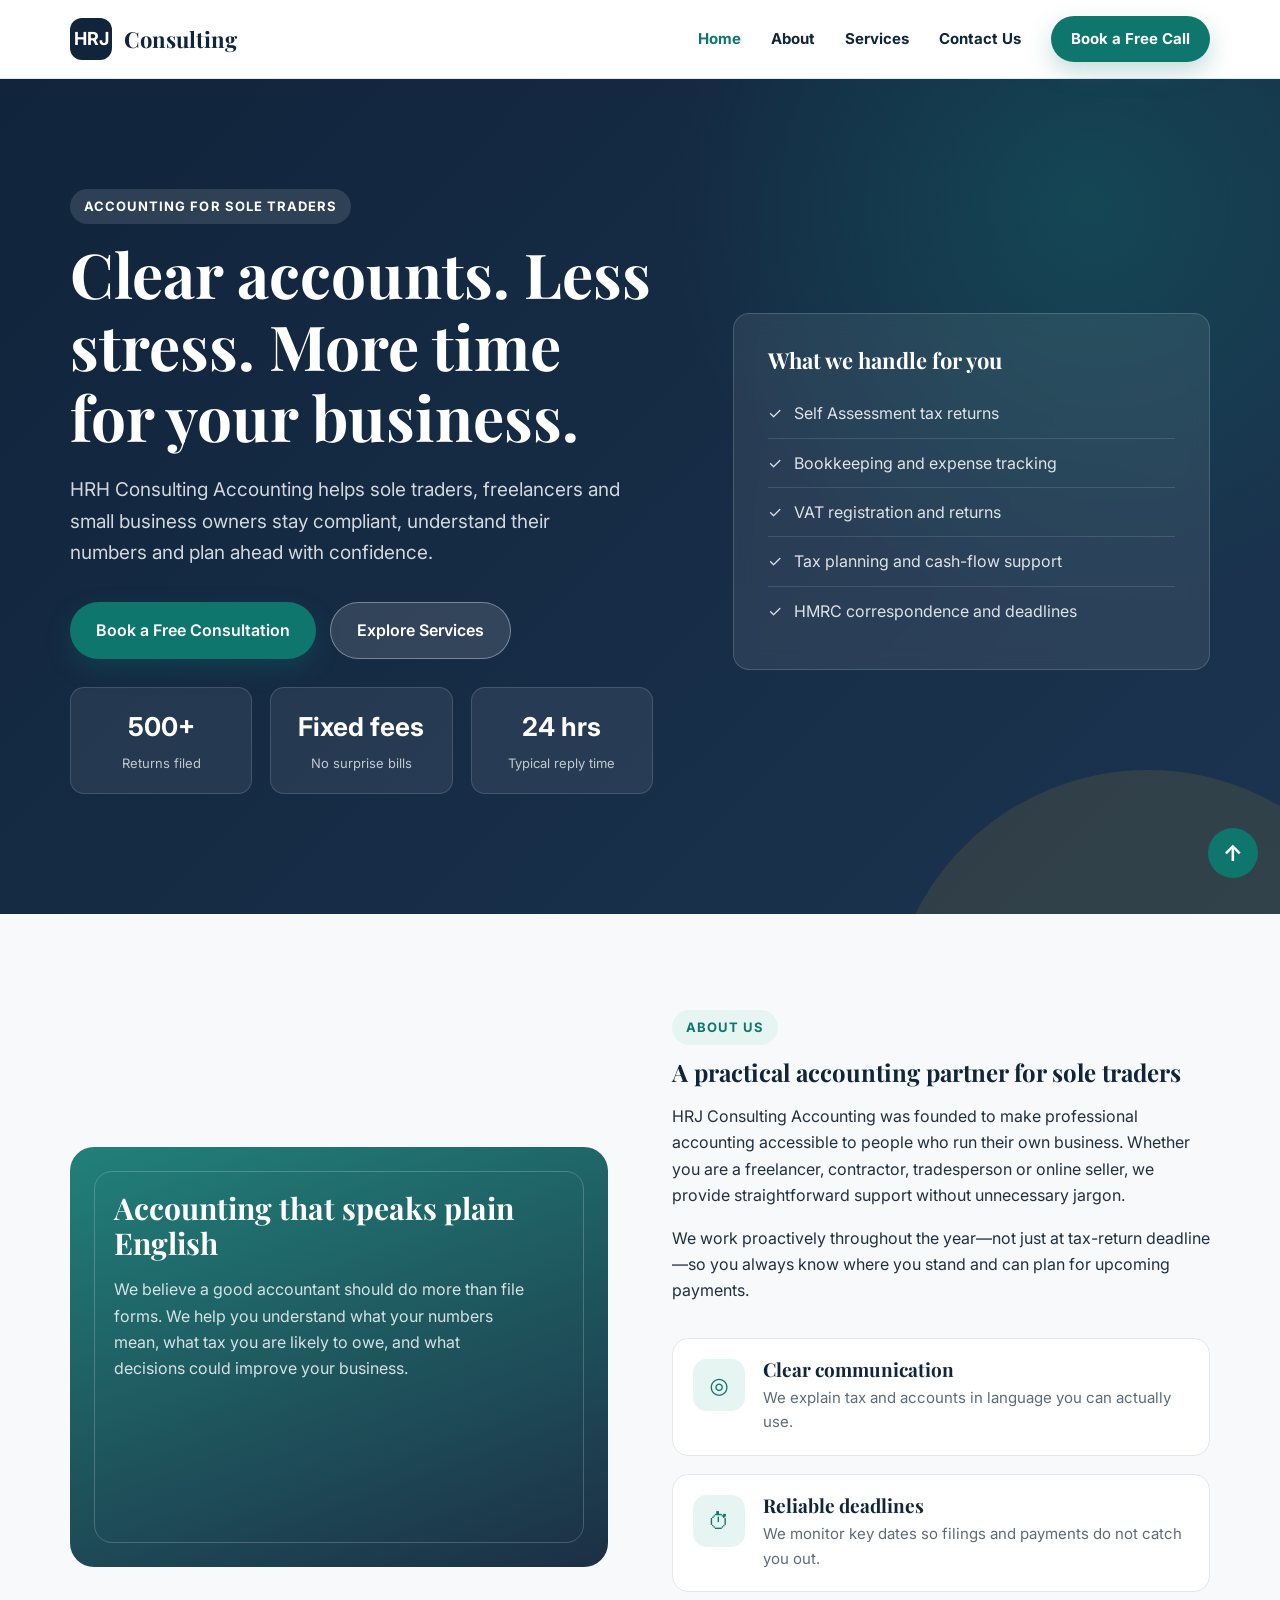
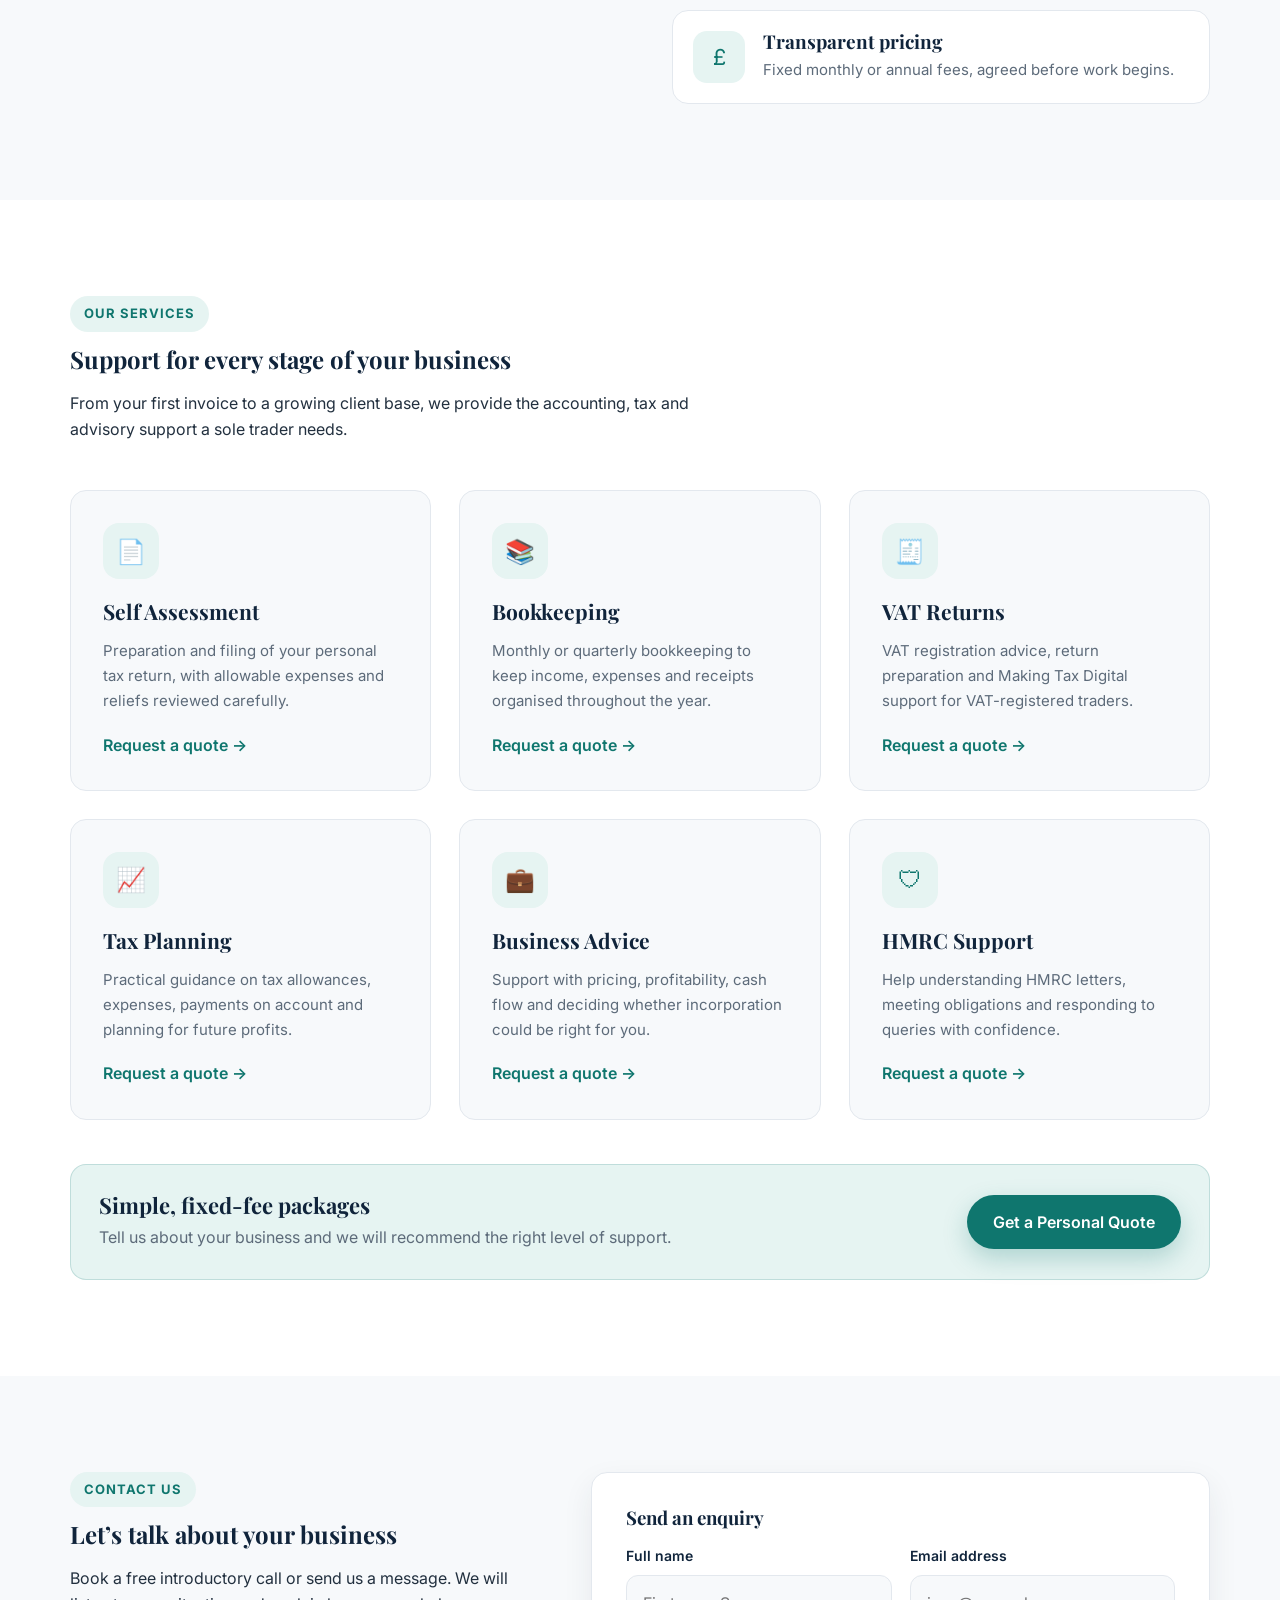
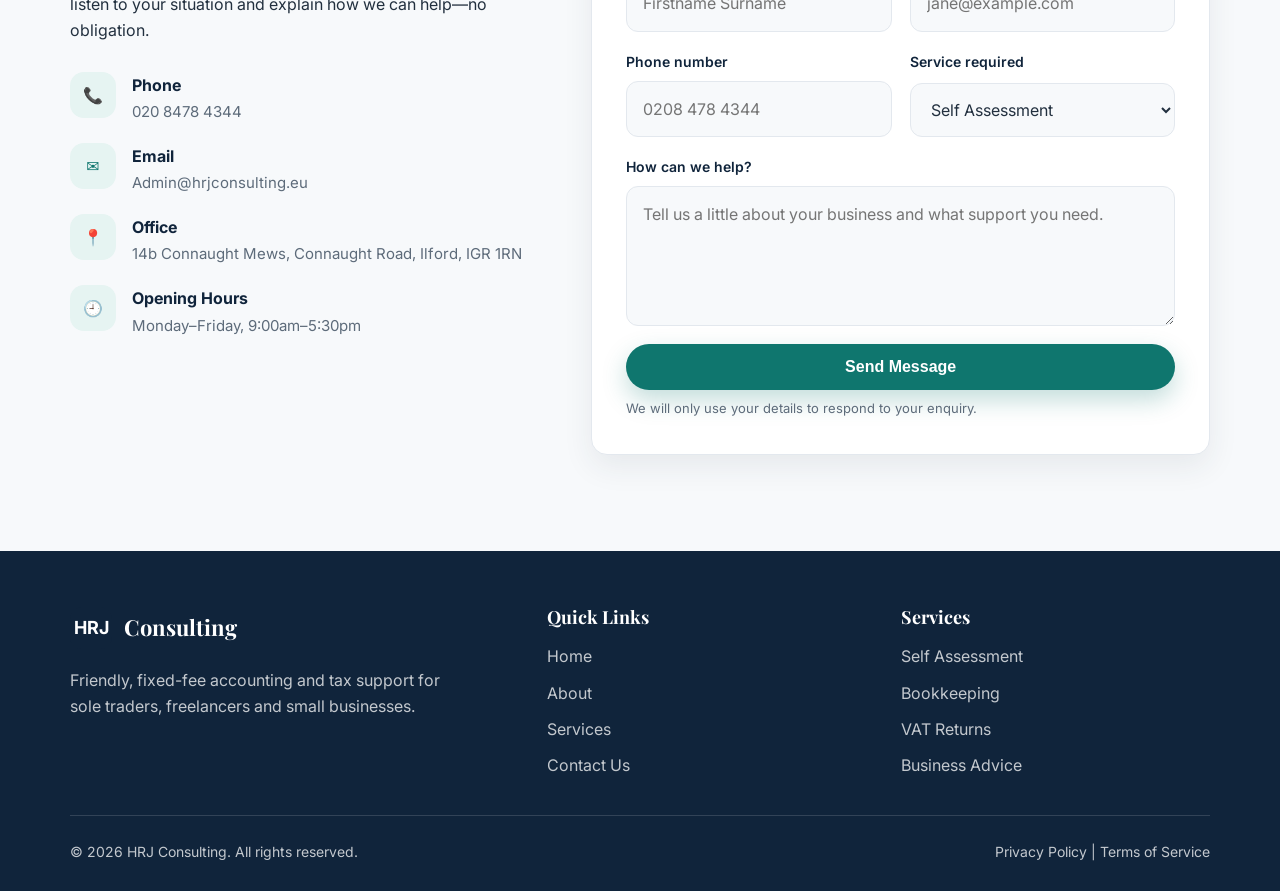
==== index.html @ 51a761cc "Fix logo markup in header and footer sections" ====
<!DOCTYPE html>
<html lang="en">
<head>
<meta charset="UTF-8"/>
<meta name="viewport" content="width=device-width, initial-scale=1.0, viewport-fit=cover"/>
<meta name="theme-color" content="#10243b"/>
<title>HRJ Consulting | Accountant for Sole Traders</title>
<meta name="description" content="Friendly, fixed-fee accounting, tax and bookkeeping support for sole traders, freelancers and small businesses."/>
<link rel="preconnect" href="https://fonts.googleapis.com"/><link rel="preconnect" href="https://fonts.gstatic.com" crossorigin/>
<link href="https://fonts.googleapis.com/css2?family=Inter:wght@400;500;600;700&family=Playfair+Display:wght@600;700&display=swap" rel="stylesheet"/>
<link rel="stylesheet" href="css/styles.css"/>
</head>
<body>
<header class="site-header"><div class="container header-inner">
<a class="logo" href="#home"><span class="logo-mark">HRJ</span>Consulting</a>
<button class="menu-toggle" id="menuToggle" aria-label="Toggle navigation">☰</button>
<nav class="nav" id="mainNav">
<a href="#home" class="active">Home</a><a href="#about">About</a><a href="#services">Services</a><a href="#contact">Contact Us</a>
<a href="#contact" class="btn btn-primary">Book a Free Call</a></nav></div></header>

<main>
<section class="hero" id="home"><div class="container hero-inner">
<div><span class="eyebrow hero-eyebrow">Accounting for sole traders</span>
<h1>Clear accounts. Less stress. More time for your business.</h1>
<p>HRH Consulting Accounting helps sole traders, freelancers and small business owners stay compliant, understand their numbers and plan ahead with confidence.</p>
<div class="hero-actions"><a href="#contact" class="btn btn-primary">Book a Free Consultation</a><a href="#services" class="btn btn-light">Explore Services</a></div>
<div class="hero-stats"><div class="stat"><strong>500+</strong><span>Returns filed</span></div><div class="stat"><strong>Fixed fees</strong><span>No surprise bills</span></div><div class="stat"><strong>24 hrs</strong><span>Typical reply time</span></div></div></div>
<aside class="hero-card"><h3>What we handle for you</h3><ul class="hero-list">
<li><span class="tick">✓</span> Self Assessment tax returns</li><li><span class="tick">✓</span> Bookkeeping and expense tracking</li>
<li><span class="tick">✓</span> VAT registration and returns</li><li><span class="tick">✓</span> Tax planning and cash-flow support</li>
<li><span class="tick">✓</span> HMRC correspondence and deadlines</li></ul></aside></div></section>

<section class="section" id="about"><div class="container about-grid">
<div class="about-visual"><h3>Accounting that speaks plain English</h3><p>We believe a good accountant should do more than file forms. We help you understand what your numbers mean, what tax you are likely to owe, and what decisions could improve your business.</p></div>
<div><span class="eyebrow">About Us</span><h2>A practical accounting partner for sole traders</h2>
<p>HRJ Consulting Accounting was founded to make professional accounting accessible to people who run their own business. Whether you are a freelancer, contractor, tradesperson or online seller, we provide straightforward support without unnecessary jargon.</p>
<p>We work proactively throughout the year—not just at tax-return deadline—so you always know where you stand and can plan for upcoming payments.</p>
<div class="values">
<div class="value"><div class="value-icon">◎</div><div><h3>Clear communication</h3><p>We explain tax and accounts in language you can actually use.</p></div></div>
<div class="value"><div class="value-icon">⏱</div><div><h3>Reliable deadlines</h3><p>We monitor key dates so filings and payments do not catch you out.</p></div></div>
<div class="value"><div class="value-icon">£</div><div><h3>Transparent pricing</h3><p>Fixed monthly or annual fees, agreed before work begins.</p></div></div></div></div></div></section>

<section class="section services" id="services"><div class="container">
<div class="section-head"><span class="eyebrow">Our Services</span><h2>Support for every stage of your business</h2><p>From your first invoice to a growing client base, we provide the accounting, tax and advisory support a sole trader needs.</p></div>
<div class="service-grid">
<article class="service-card"><div class="service-icon">📄</div><h3>Self Assessment</h3><p>Preparation and filing of your personal tax return, with allowable expenses and reliefs reviewed carefully.</p><a class="service-link" href="#contact">Request a quote →</a></article>
<article class="service-card"><div class="service-icon">📚</div><h3>Bookkeeping</h3><p>Monthly or quarterly bookkeeping to keep income, expenses and receipts organised throughout the year.</p><a class="service-link" href="#contact">Request a quote →</a></article>
<article class="service-card"><div class="service-icon">🧾</div><h3>VAT Returns</h3><p>VAT registration advice, return preparation and Making Tax Digital support for VAT-registered traders.</p><a class="service-link" href="#contact">Request a quote →</a></article>
<article class="service-card"><div class="service-icon">📈</div><h3>Tax Planning</h3><p>Practical guidance on tax allowances, expenses, payments on account and planning for future profits.</p><a class="service-link" href="#contact">Request a quote →</a></article>
<article class="service-card"><div class="service-icon">💼</div><h3>Business Advice</h3><p>Support with pricing, profitability, cash flow and deciding whether incorporation could be right for you.</p><a class="service-link" href="#contact">Request a quote →</a></article>
<article class="service-card"><div class="service-icon">🛡</div><h3>HMRC Support</h3><p>Help understanding HMRC letters, meeting obligations and responding to queries with confidence.</p><a class="service-link" href="#contact">Request a quote →</a></article></div>
<div class="pricing-note"><div><h3>Simple, fixed-fee packages</h3><p>Tell us about your business and we will recommend the right level of support.</p></div><a href="#contact" class="btn btn-primary">Get a Personal Quote</a></div></div></section>

<section class="section" id="contact"><div class="container contact-grid">
<div><span class="eyebrow">Contact Us</span><h2>Let’s talk about your business</h2><p>Book a free introductory call or send us a message. We will listen to your situation and explain how we can help—no obligation.</p>
<div class="contact-details">
<div class="contact-item"><div class="contact-icon">📞</div><div><strong>Phone</strong><span>020 8478 4344</span></div></div>
<div class="contact-item"><div class="contact-icon">✉️</div><div><strong>Email</strong><span>Admin@hrjconsulting.eu</span></div></div>
<div class="contact-item"><div class="contact-icon">📍</div><div><strong>Office</strong><span>14b Connaught Mews, Connaught Road, Ilford, IGR 1RN</span></div></div>
<div class="contact-item"><div class="contact-icon">🕘</div><div><strong>Opening Hours</strong><span>Monday–Friday, 9:00am–5:30pm</span></div></div></div></div>
<div class="contact-card"><h3>Send an enquiry</h3><form action="#" method="post">
<div class="field"><label for="name">Full name</label><input id="name" name="name" type="text" placeholder="Firstname Surname" required/></div>
<div class="field"><label for="email">Email address</label><input id="email" name="email" type="email" placeholder="jane@example.com" required/></div>
<div class="field"><label for="phone">Phone number</label><input id="phone" name="phone" type="tel" placeholder="0208 478 4344"/></div>
<div class="field"><label for="service">Service required</label><select id="service" name="service"><option>Self Assessment</option><option>Bookkeeping</option><option>VAT Returns</option><option>Tax Planning</option><option>Business Advice</option><option>HMRC Support</option><option>Not sure yet</option></select></div>
<div class="field full"><label for="message">How can we help?</label><textarea id="message" name="message" placeholder="Tell us a little about your business and what support you need."></textarea></div>
<div class="field full"><button class="btn btn-primary" type="submit">Send Message</button><p class="form-note">We will only use your details to respond to your enquiry.</p></div></form></div></div></section>
</main>

<footer class="site-footer"><div class="container"><div class="footer-grid">
<div><a class="logo footer-logo" href="#home"><span class="logo-mark">HRJ</span>Consulting</a><p class="footer-about">Friendly, fixed-fee accounting and tax support for sole traders, freelancers and small businesses.</p></div>
<div><h3>Quick Links</h3><ul class="footer-links"><li><a href="#home">Home</a></li><li><a href="#about">About</a></li><li><a href="#services">Services</a></li><li><a href="#contact">Contact Us</a></li></ul></div>
<div><h3>Services</h3><ul class="footer-links"><li><a href="#services">Self Assessment</a></li><li><a href="#services">Bookkeeping</a></li><li><a href="#services">VAT Returns</a></li><li><a href="#services">Business Advice</a></li></ul></div></div>
<div class="footer-bottom"><span>© <span id="year"></span> HRJ Consulting. All rights reserved.</span><span>Privacy Policy | Terms of Service</span></div></div></footer>

<a href="#home" class="back-to-top" id="backToTop" aria-label="Go to top">↑</a>
<script src="js/main.js"></script>
</body></html>
---- css/styles.css ----
:root{--navy:#10243b;--navy-soft:#1c3450;--teal:#0f766e;--teal-light:#e6f4f2;--gold:#c9a227;--ink:#22303f;--muted:#5d6b7a;--line:#e3e8ee;--bg:#f7f9fb;--white:#fff;--radius:16px;--shadow:0 12px 30px rgba(34,48,63,.08)}
*{box-sizing:border-box}html{scroll-behavior:smooth;-webkit-text-size-adjust:100%}
body{margin:0;font-family:Inter,system-ui,sans-serif;color:var(--ink);background:var(--bg);line-height:1.65;overflow-x:hidden}
h1,h2,h3{font-family:"Playfair Display",serif;color:var(--navy);line-height:1.15;margin:0 0 16px}p{margin:0 0 16px}a{color:inherit;text-decoration:none}
.container{width:min(1140px,calc(100% - 48px));margin-inline:auto}.section{padding:96px 0}
.section-head{max-width:680px;margin-bottom:48px}
.eyebrow{display:inline-block;margin-bottom:14px;padding:7px 14px;border-radius:999px;background:var(--teal-light);color:var(--teal);font-size:13px;font-weight:700;letter-spacing:.08em;text-transform:uppercase}
.hero-eyebrow{background:rgba(255,255,255,.12);color:#fff}
.btn{display:inline-flex;align-items:center;justify-content:center;gap:10px;padding:14px 26px;border:0;border-radius:999px;font-weight:600;font-size:16px;cursor:pointer;transition:.2s}
.btn-primary{background:var(--teal);color:#fff;box-shadow:0 10px 24px rgba(15,118,110,.25)}.btn-primary:hover{background:#0b5f59;transform:translateY(-2px)}
.btn-light{background:rgba(255,255,255,.12);color:#fff;border:1px solid rgba(255,255,255,.35)}.btn-light:hover{background:rgba(255,255,255,.2)}
/* Header: solid white for better contrast */
.site-header{position:sticky;top:0;z-index:50;background:#fff;border-bottom:1px solid var(--line)}
.header-inner{display:flex;align-items:center;justify-content:space-between;min-height:78px;gap:24px}
.logo{display:flex;align-items:center;gap:12px;font-family:"Playfair Display",serif;font-size:22px;font-weight:700;color:var(--navy)}
.logo-mark{width:42px;height:42px;display:grid;place-items:center;border-radius:12px;background:var(--navy);color:#fff;font-family:Inter,sans-serif;font-size:18px;font-weight:700}
/* Top navigation: dark navy links for high contrast */
.nav{display:flex;align-items:center;gap:30px}.nav a{font-size:15px;font-weight:700;color:var(--navy)}.nav a:hover,.nav a.active{color:var(--teal)}
.nav .btn{padding:11px 20px;font-size:15px;color:#fff}
/* Keep CTA white */
.site-header .nav a.btn-primary{color:#fff !important}
.site-header .nav a.btn-primary:hover,.site-header .nav a.btn-primary:focus{color:#fff !important}
.menu-toggle{display:none;width:46px;height:46px;border:1px solid var(--line);border-radius:12px;background:#fff;font-size:20px;cursor:pointer}
.hero{position:relative;overflow:hidden;background:radial-gradient(circle at 85% 15%,rgba(15,118,110,.35),transparent 32%),linear-gradient(135deg,var(--navy),var(--navy-soft));color:#fff}
.hero::after{content:"";position:absolute;inset:auto -10% -45% auto;width:520px;height:520px;background:rgba(201,162,39,.12);border-radius:50%}
.hero-inner{position:relative;z-index:1;display:grid;grid-template-columns:1.1fr .9fr;align-items:center;gap:64px;padding:110px 0 120px}
.hero h1{color:#fff;font-size:clamp(38px,5vw,62px);margin-bottom:22px}.hero p{color:rgba(255,255,255,.82);font-size:19px;max-width:560px}
.hero-actions{display:flex;flex-wrap:wrap;gap:14px;margin-top:34px}
.hero-card{background:rgba(255,255,255,.08);border:1px solid rgba(255,255,255,.16);border-radius:var(--radius);padding:34px;backdrop-filter:blur(10px)}
.hero-card h3{color:#fff;font-size:22px}
.hero-list{list-style:none;margin:0;padding:0}.hero-list li{display:flex;gap:12px;padding:11px 0;border-bottom:1px solid rgba(255,255,255,.12);color:rgba(255,255,255,.85)}.hero-list li:last-child{border-bottom:0}
.hero-stats{display:grid;grid-template-columns:repeat(3,1fr);gap:18px;margin-top:28px}
.stat{background:rgba(255,255,255,.07);border:1px solid rgba(255,255,255,.14);border-radius:14px;padding:18px;text-align:center}
.stat strong{display:block;font-size:26px;color:#fff}.stat span{font-size:13px;color:rgba(255,255,255,.72)}
.about-grid{display:grid;grid-template-columns:1fr 1fr;gap:64px;align-items:center}
.about-visual{position:relative;min-height:420px;border-radius:24px;background:linear-gradient(160deg,rgba(15,118,110,.92),rgba(16,36,59,.95));color:#fff;padding:44px;display:flex;flex-direction:column}
.about-visual::before{content:"";position:absolute;inset:24px;border:1px solid rgba(255,255,255,.2);border-radius:18px}
.about-visual h3{color:#fff;font-size:30px}.about-visual p{color:rgba(255,255,255,.82);max-width:420px}
.values{display:grid;gap:18px;margin-top:34px}
.value{display:grid;grid-template-columns:52px 1fr;gap:18px;padding:20px;background:#fff;border:1px solid var(--line);border-radius:var(--radius)}
.value-icon{width:52px;height:52px;display:grid;place-items:center;border-radius:14px;background:var(--teal-light);color:var(--teal);font-size:22px}
.value h3{font-size:19px;margin-bottom:5px}.value p{margin:0;color:var(--muted);font-size:15px}
.services{background:#fff}
.service-grid{display:grid;grid-template-columns:repeat(3,1fr);gap:24px}
.service-card{padding:32px;border:1px solid var(--line);border-radius:var(--radius);background:var(--bg);transition:.25s}
.service-card:hover{transform:translateY(-6px);border-color:rgba(15,118,110,.35);box-shadow:var(--shadow)}
.service-icon{width:56px;height:56px;display:grid;place-items:center;border-radius:16px;background:var(--teal-light);color:var(--teal);font-size:24px;margin-bottom:20px}
.service-card h3{font-size:21px}.service-card p{color:var(--muted);font-size:15px;margin-bottom:18px}.service-link{font-weight:600;color:var(--teal)}
.pricing-note{margin-top:44px;padding:28px;border-radius:var(--radius);background:var(--teal-light);border:1px solid rgba(15,118,110,.18);display:flex;align-items:center;justify-content:space-between}
.pricing-note h3{margin:0;font-size:22px}.pricing-note p{margin:6px 0 0;color:var(--muted)}
.contact-grid{display:grid;grid-template-columns:.85fr 1.15fr;gap:48px}
.contact-card{background:#fff;border:1px solid var(--line);border-radius:var(--radius);padding:34px;box-shadow:var(--shadow)}
.contact-details{display:grid;gap:18px;margin-top:28px}
.contact-item{display:flex;gap:16px;align-items:flex-start}
.contact-icon{width:46px;height:46px;flex:0 0 auto;display:grid;place-items:center;border-radius:14px;background:var(--teal-light);color:var(--teal)}
.contact-item strong{display:block;color:var(--navy)}.contact-item span{color:var(--muted);font-size:15px}
form{display:grid;grid-template-columns:1fr 1fr;gap:18px}.field{display:grid;gap:8px}.field.full{grid-column:1/-1}
label{font-size:14px;font-weight:600;color:var(--navy)}
input,select,textarea{width:100%;padding:14px 16px;border:1px solid var(--line);border-radius:12px;background:var(--bg);font:inherit;color:var(--ink);outline:none;transition:.2s}
input:focus,select:focus,textarea:focus{border-color:var(--teal);box-shadow:0 0 0 4px rgba(15,118,110,.12)}
textarea{min-height:140px;resize:vertical}.form-note{grid-column:1/-1;margin:0;font-size:13px;color:var(--muted)}
.site-footer{background:var(--navy);color:rgba(255,255,255,.75);padding:56px 0 28px}
.footer-grid{display:grid;grid-template-columns:1.4fr 1fr 1fr;gap:44px;padding-bottom:36px;border-bottom:1px solid rgba(255,255,255,.14)}
.site-footer h3{color:#fff;font-size:18px;margin-bottom:16px}.footer-logo{color:#fff}.footer-about{margin-top:18px;max-width:380px}
.footer-links{list-style:none;margin:0;padding:0;display:grid;gap:10px}.footer-links a:hover{color:#fff}
.footer-bottom{display:flex;justify-content:space-between;gap:16px;flex-wrap:wrap;padding-top:24px;font-size:14px}
.back-to-top{position:fixed;right:22px;bottom:22px;z-index:80;width:50px;height:50px;display:grid;place-items:center;border-radius:50%;background:var(--teal);color:#fff;font-size:22px;font-weight:700}
.back-to-top.show{opacity:1;visibility:visible;transform:translateY(0)}
.back-to-top:hover{background:#0b5f59;transform:translateY(-3px)}
@media(min-width:1200px){.hero-inner{gap:80px}.service-grid{gap:28px}.contact-grid{gap:64px}}
@media(max-width:1180px){.hero-inner{gap:44px}.about-grid{gap:44px}.contact-grid{gap:36px}.service-grid{grid-template-columns:repeat(2,1fr)}}
@media(max-width:980px){.section{padding:72px 0}.header-inner{min-height:72px}
.nav{position:absolute;top:72px;left:0;right:0;display:none;flex-direction:column;align-items:stretch;gap:6px;padding:16px 24px 24px;background:#fff;border-bottom:1px solid var(--line);box-shadow:0 12px 30px rgba(34,48,63,.06)}
.nav.open{display:flex}.nav a{padding:12px 0;font-size:16px}.nav .btn{margin-top:10px;padding:14px 20px}.menu-toggle{display:block}
.hero-inner,.about-grid,.contact-grid,.footer-grid{grid-template-columns:1fr}
.hero-inner{padding:72px 0 84px;gap:40px}.hero h1{font-size:clamp(34px,6vw,50px)}.hero p{font-size:17px}
.about-visual{min-height:360px;padding:36px}.about-visual h3{font-size:26px}.contact-grid{gap:40px}.footer-grid{gap:32px}}
@media(max-width:760px){.service-grid{grid-template-columns:1fr}.hero-stats{gap:12px}.stat{padding:14px 10px}.stat strong{font-size:22px}.pricing-note{flex-direction:column;align-items:flex-start}.pricing-note h3{margin-bottom:8px}}
@media(max-width:640px){.container{width:calc(100% - 32px)}.section{padding:60px 0}
.hero-inner{padding:60px 0 72px}.hero h1{font-size:clamp(30px,8.5vw,40px)}.hero p{font-size:16px}
.hero-actions{flex-direction:column;align-items:stretch}.hero-actions .btn{width:100%}
.hero-card{padding:24px}.hero-stats{grid-template-columns:1fr}
.about-visual{min-height:300px;padding:26px}.about-visual h3{font-size:23px}.about-visual p{font-size:15px}
.value{grid-template-columns:44px 1fr;gap:14px;padding:16px}.value-icon{width:44px;height:44px;font-size:19px}
.service-card{padding:24px}.service-card h3{font-size:19px}.contact-card{padding:24px}
form{grid-template-columns:1fr}.contact-item{gap:12px}.footer-grid{grid-template-columns:1fr}.footer-bottom{flex-direction:column;align-items:flex-start}}
@media(max-width:380px){.container{width:calc(100% - 24px)}.logo{font-size:19px}.logo-mark{width:36px;height:36px;font-size:15px}.btn{padding:12px 20px;font-size:15px}}
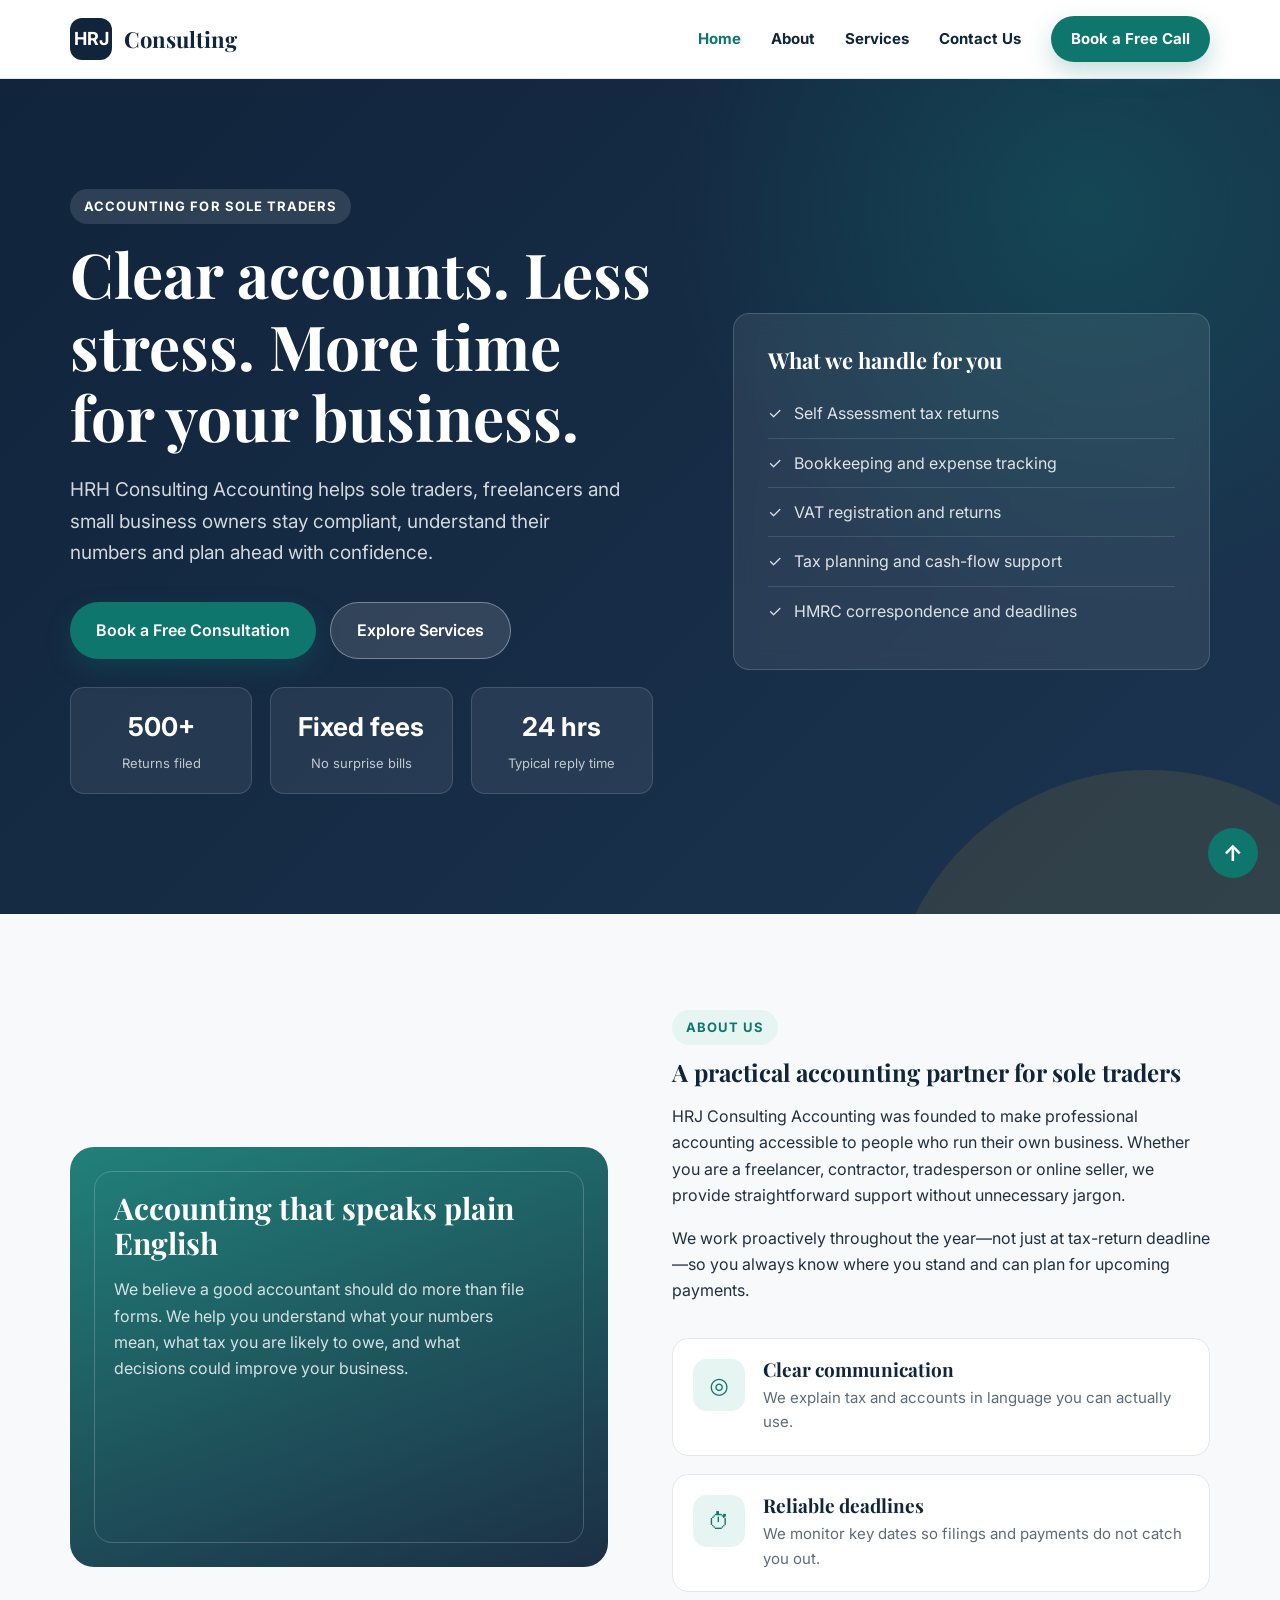
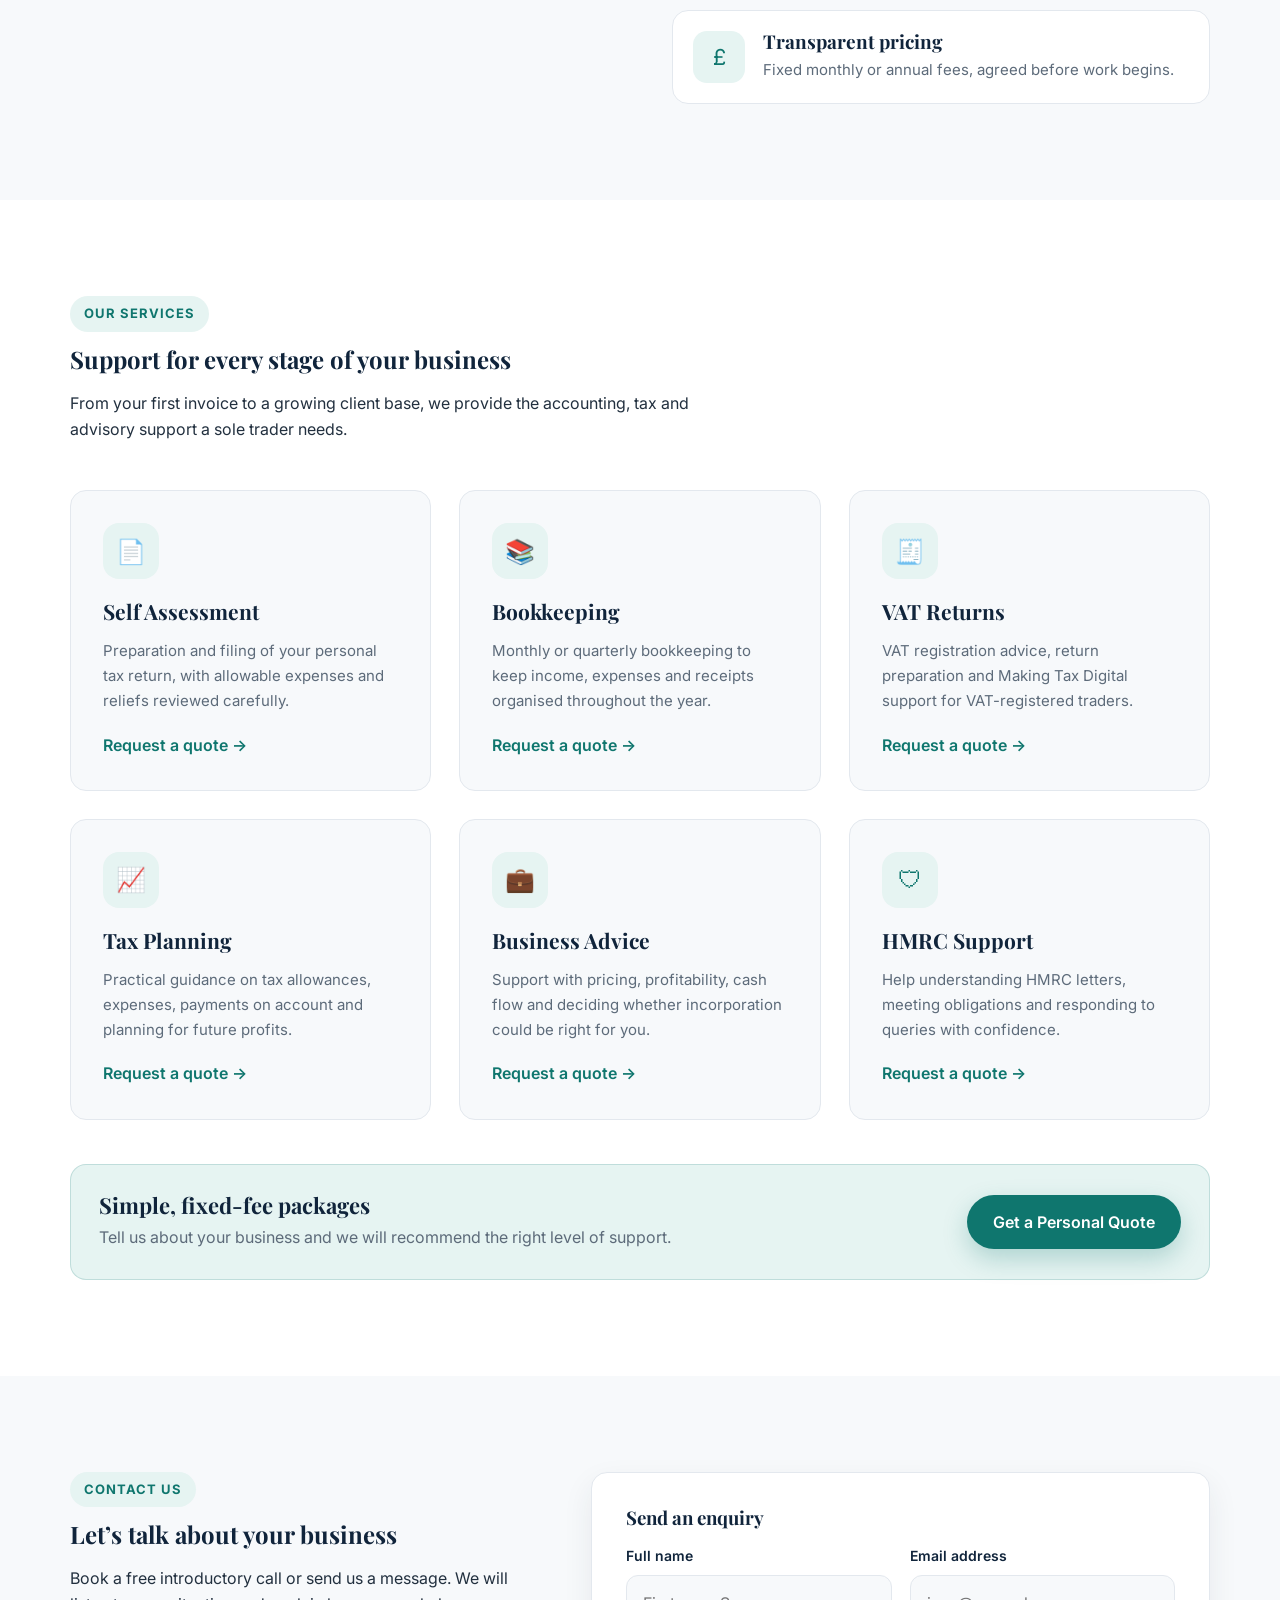
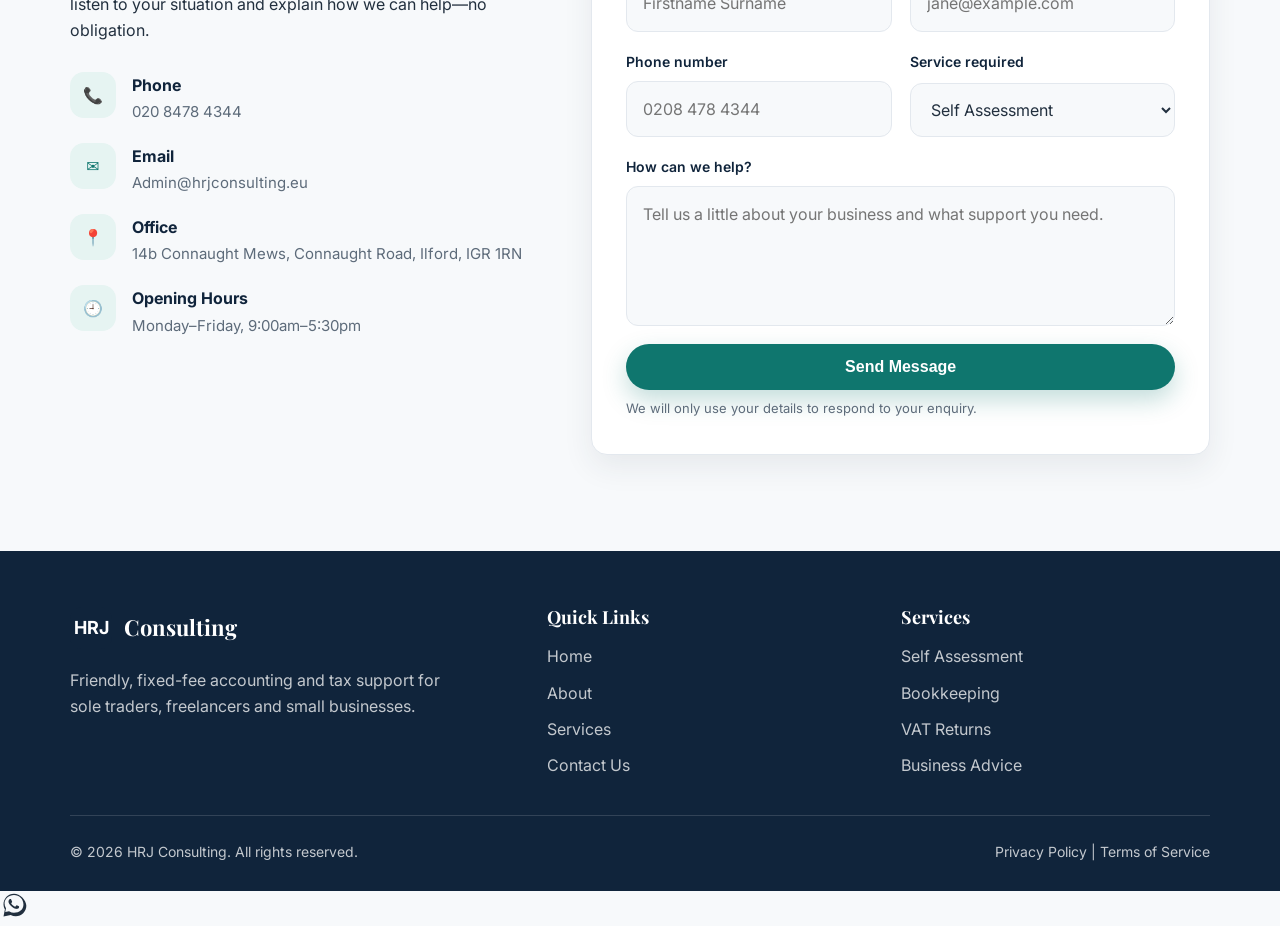
==== commit d7dd39c6: "Add WhatsApp widget to footer" ====
--- a/index.html
+++ b/index.html
@@ -73,6 +73,19 @@
 <div><h3>Services</h3><ul class="footer-links"><li><a href="#services">Self Assessment</a></li><li><a href="#services">Bookkeeping</a></li><li><a href="#services">VAT Returns</a></li><li><a href="#services">Business Advice</a></li></ul></div></div>
 <div class="footer-bottom"><span>© <span id="year"></span> HRJ Consulting. All rights reserved.</span><span>Privacy Policy | Terms of Service</span></div></div></footer>
 
+<!-- WhatsApp Widget -->
+<a
+  href="https://wa.me/447123456789?text=Hello%2C%20I%27d%20like%20to%20ask%20about%20your%20accounting%20services."
+  class="whatsapp-widget"
+  target="_blank"
+  rel="noopener"
+  aria-label="Chat with us on WhatsApp"
+>
+  <svg viewBox="0 0 32 32" width="28" height="28" fill="currentColor" aria-hidden="true">
+    <path d="M16 3C9.4 3 4 8.4 4 15c0 2.1.6 4.1 1.6 5.9L4 29l8.3-1.6c1.7.9 3.6 1.4 5.7 1.4h.1c6.6 0 12-5.4 12-12S22.6 3 16 3zm0 21.8h-.1c-1.8 0-3.6-.5-5.1-1.4l-.4-.2-4.4.9.9-4.3-.2-.4c-1-1.6-1.5-3.4-1.5-5.3C5.2 9.4 10 4.7 16 4.7S26.8 9.4 26.8 15.4 22 24.8 16 24.8zm5.5-7.4c-.3-.2-1.8-.9-2.1-1s-.5-.2-.7.1-.8 1-1 1.2-.4.2-.7.1c-.3-.2-1.3-.5-2.4-1.5-.9-.8-1.5-1.8-1.7-2.1s0-.5.1-.6l.5-.6c.2-.2.2-.3.3-.5s0-.4 0-.5c-.1-.2-.7-1.7-1-2.3-.2-.5-.5-.5-.7-.5h-.6c-.2 0-.5.1-.8.4-.3.3-1 1-1 2.5s1.1 2.9 1.2 3.1c.2.2 2.1 3.2 5.1 4.5.7.3 1.3.5 1.7.6.7.2 1.4.2 1.9.1.6-.1 1.8-.7 2-1.4.3-.7.3-1.3.2-1.4-.1-.2-.3-.2-.6-.4z"/>
+  </svg>
+</a>
+  
 <a href="#home" class="back-to-top" id="backToTop" aria-label="Go to top">↑</a>
 <script src="js/main.js"></script>
 </body></html>
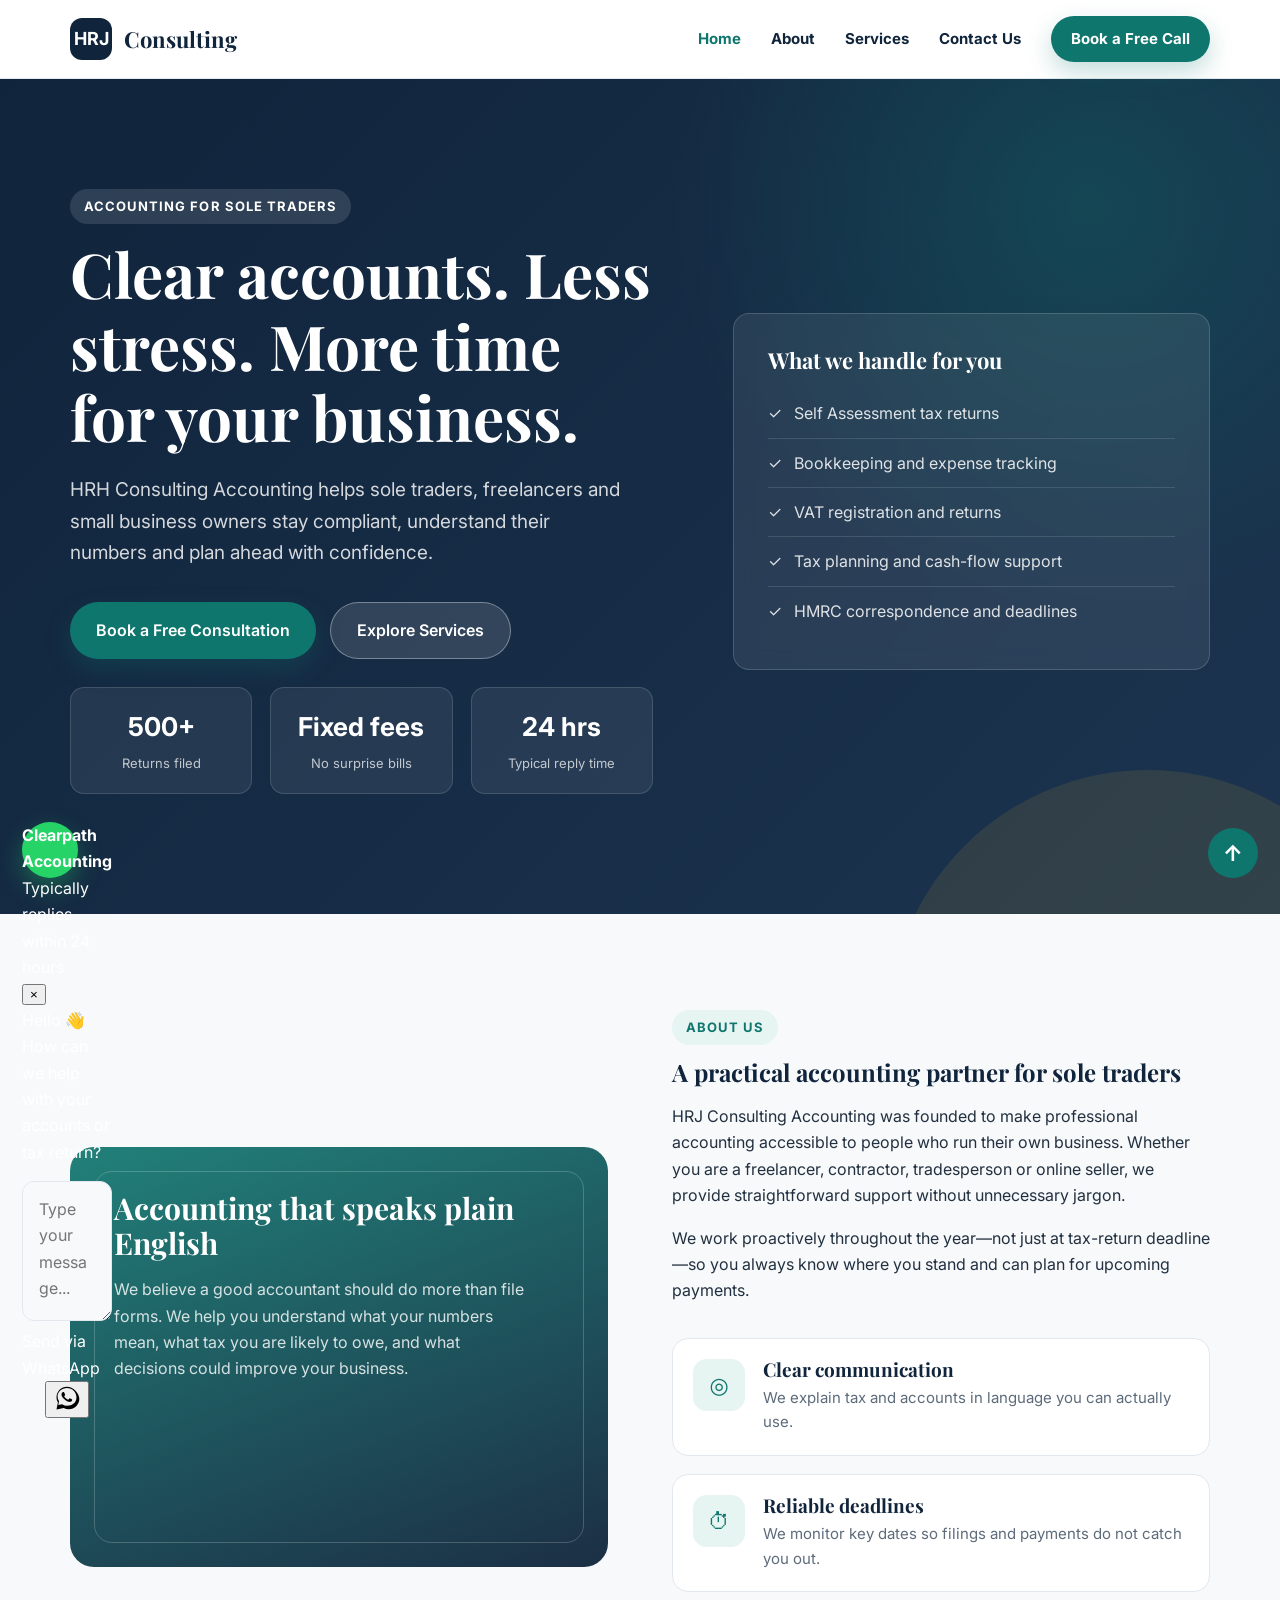
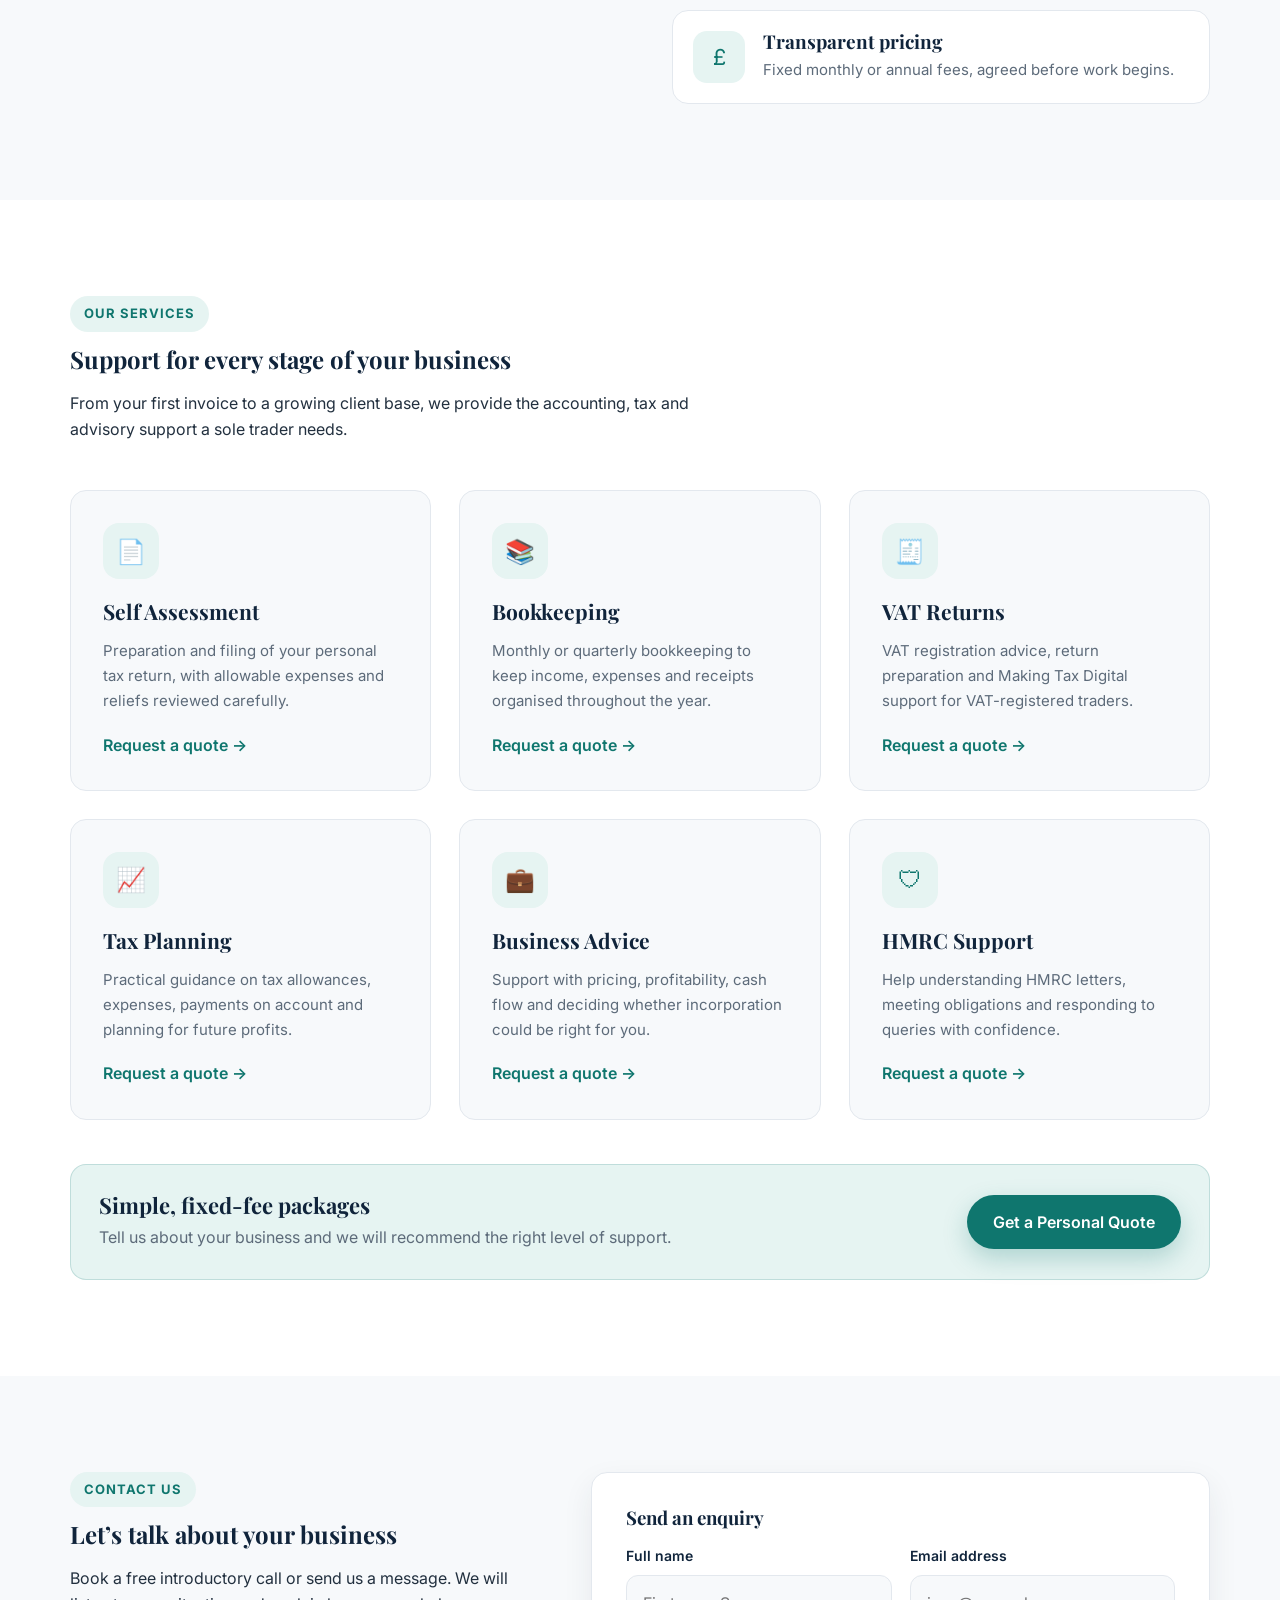
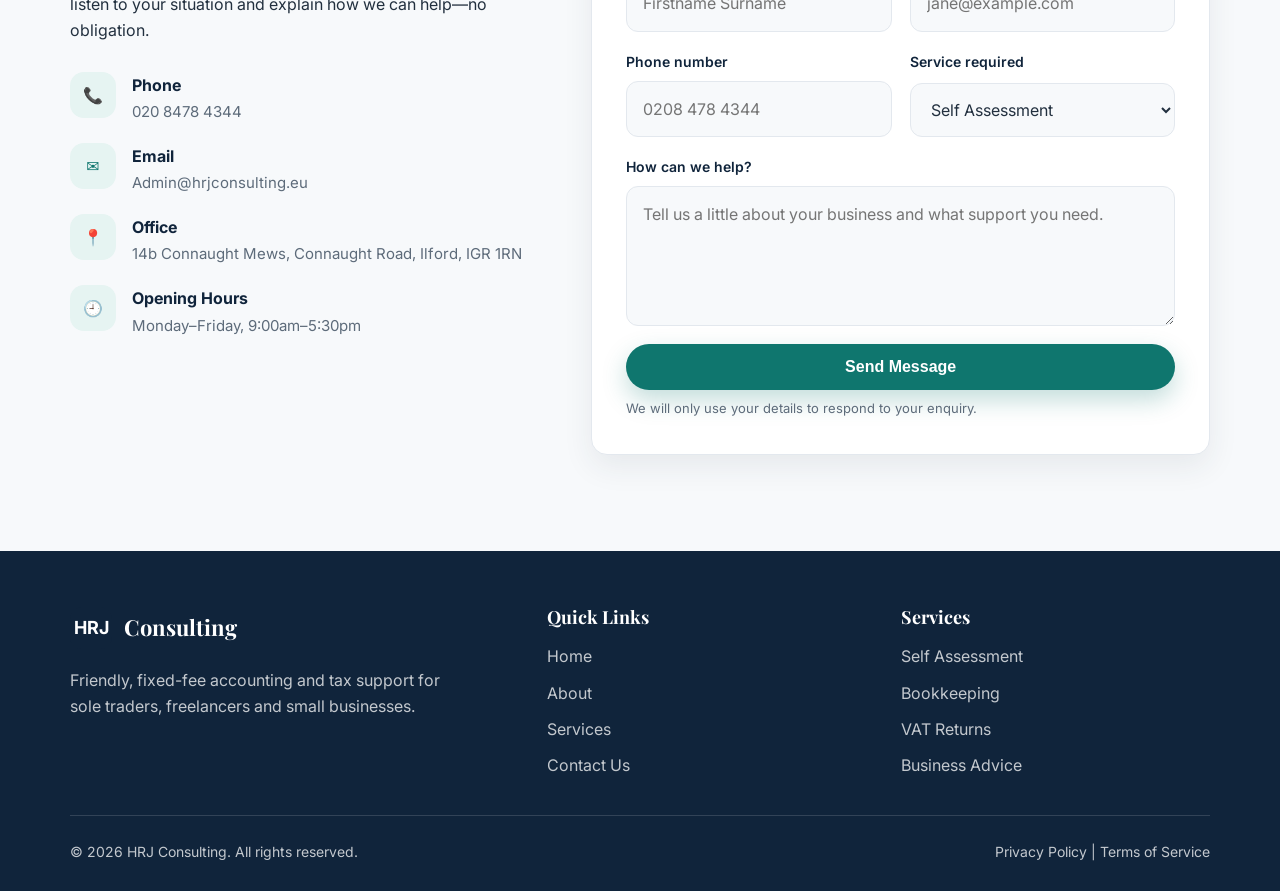
==== commit 20189b58: "Add WhatsApp chat widget to index.html" ====
--- a/index.html
+++ b/index.html
@@ -73,18 +73,49 @@
 <div><h3>Services</h3><ul class="footer-links"><li><a href="#services">Self Assessment</a></li><li><a href="#services">Bookkeeping</a></li><li><a href="#services">VAT Returns</a></li><li><a href="#services">Business Advice</a></li></ul></div></div>
 <div class="footer-bottom"><span>© <span id="year"></span> HRJ Consulting. All rights reserved.</span><span>Privacy Policy | Terms of Service</span></div></div></footer>
 
-<!-- WhatsApp Widget -->
-<a
-  href="https://wa.me/447123456789?text=Hello%2C%20I%27d%20like%20to%20ask%20about%20your%20accounting%20services."
-  class="whatsapp-widget"
-  target="_blank"
-  rel="noopener"
-  aria-label="Chat with us on WhatsApp"
->
-  <svg viewBox="0 0 32 32" width="28" height="28" fill="currentColor" aria-hidden="true">
-    <path d="M16 3C9.4 3 4 8.4 4 15c0 2.1.6 4.1 1.6 5.9L4 29l8.3-1.6c1.7.9 3.6 1.4 5.7 1.4h.1c6.6 0 12-5.4 12-12S22.6 3 16 3zm0 21.8h-.1c-1.8 0-3.6-.5-5.1-1.4l-.4-.2-4.4.9.9-4.3-.2-.4c-1-1.6-1.5-3.4-1.5-5.3C5.2 9.4 10 4.7 16 4.7S26.8 9.4 26.8 15.4 22 24.8 16 24.8zm5.5-7.4c-.3-.2-1.8-.9-2.1-1s-.5-.2-.7.1-.8 1-1 1.2-.4.2-.7.1c-.3-.2-1.3-.5-2.4-1.5-.9-.8-1.5-1.8-1.7-2.1s0-.5.1-.6l.5-.6c.2-.2.2-.3.3-.5s0-.4 0-.5c-.1-.2-.7-1.7-1-2.3-.2-.5-.5-.5-.7-.5h-.6c-.2 0-.5.1-.8.4-.3.3-1 1-1 2.5s1.1 2.9 1.2 3.1c.2.2 2.1 3.2 5.1 4.5.7.3 1.3.5 1.7.6.7.2 1.4.2 1.9.1.6-.1 1.8-.7 2-1.4.3-.7.3-1.3.2-1.4-.1-.2-.3-.2-.6-.4z"/>
-  </svg>
-</a>
+<!-- WhatsApp Chat Panel -->
+<div class="whatsapp-widget" id="whatsappWidget">
+  <div class="whatsapp-panel" id="whatsappPanel" aria-hidden="true">
+    <div class="whatsapp-header">
+      <div>
+        <strong>Clearpath Accounting</strong>
+        <span>Typically replies within 24 hours</span>
+      </div>
+      <button class="whatsapp-close" id="whatsappClose" aria-label="Close WhatsApp chat">×</button>
+    </div>
+
+    <div class="whatsapp-body">
+      <p>Hello 👋 How can we help with your accounts or tax return?</p>
+    </div>
+
+    <div class="whatsapp-footer">
+      <textarea
+        id="whatsappMessage"
+        placeholder="Type your message..."
+        rows="3"
+      ></textarea>
+      <a
+        id="whatsappSend"
+        class="whatsapp-send"
+        href="#"
+        target="_blank"
+        rel="noopener"
+      >
+        Send via WhatsApp
+      </a>
+    </div>
+  </div>
+
+  <button
+    class="whatsapp-toggle"
+    id="whatsappToggle"
+    aria-label="Open WhatsApp chat"
+  >
+    <svg viewBox="0 0 32 32" width="28" height="28" fill="currentColor" aria-hidden="true">
+      <path d="M16 3C9.4 3 4 8.4 4 15c0 2.1.6 4.1 1.6 5.9L4 29l8.3-1.6c1.7.9 3.6 1.4 5.7 1.4h.1c6.6 0 12-5.4 12-12S22.6 3 16 3zm0 21.8h-.1c-1.8 0-3.6-.5-5.1-1.4l-.4-.2-4.4.9.9-4.3-.2-.4c-1-1.6-1.5-3.4-1.5-5.3C5.2 9.4 10 4.7 16 4.7S26.8 9.4 26.8 15.4 22 24.8 16 24.8zm5.5-7.4c-.3-.2-1.8-.9-2.1-1s-.5-.2-.7.1-.8 1-1 1.2-.4.2-.7.1c-.3-.2-1.3-.5-2.4-1.5-.9-.8-1.5-1.8-1.7-2.1s0-.5.1-.6l.5-.6c.2-.2.2-.3.3-.5s0-.4 0-.5c-.1-.2-.7-1.7-1-2.3-.2-.5-.5-.5-.7-.5h-.6c-.2 0-.5.1-.8.4-.3.3-1 1-1 2.5s1.1 2.9 1.2 3.1c.2.2 2.1 3.2 5.1 4.5.7.3 1.3.5 1.7.6.7.2 1.4.2 1.9.1.6-.1 1.8-.7 2-1.4.3-.7.3-1.3.2-1.4-.1-.2-.3-.2-.6-.4z"/>
+    </svg>
+  </button>
+</div>
   
 <a href="#home" class="back-to-top" id="backToTop" aria-label="Go to top">↑</a>
 <script src="js/main.js"></script>
--- a/css/styles.css
+++ b/css/styles.css
@@ -84,4 +84,39 @@
 .value{grid-template-columns:44px 1fr;gap:14px;padding:16px}.value-icon{width:44px;height:44px;font-size:19px}
 .service-card{padding:24px}.service-card h3{font-size:19px}.contact-card{padding:24px}
 form{grid-template-columns:1fr}.contact-item{gap:12px}.footer-grid{grid-template-columns:1fr}.footer-bottom{flex-direction:column;align-items:flex-start}}
-@media(max-width:380px){.container{width:calc(100% - 24px)}.logo{font-size:19px}.logo-mark{width:36px;height:36px;font-size:15px}.btn{padding:12px 20px;font-size:15px}}+@media(max-width:380px){.container{width:calc(100% - 24px)}.logo{font-size:19px}.logo-mark{width:36px;height:36px;font-size:15px}.btn{padding:12px 20px;font-size:15px}}
+/* WhatsApp widget — bottom left */
+.whatsapp-widget {
+  position: fixed;
+  left: 22px;
+  bottom: 22px;
+  z-index: 80;
+  width: 56px;
+  height: 56px;
+  display: grid;
+  place-items: center;
+  border-radius: 50%;
+  background: #25d366;
+  color: #fff;
+  box-shadow: 0 10px 24px rgba(37, 211, 102, 0.35);
+  transition: transform 0.25s ease, background 0.25s ease;
+}
+
+.whatsapp-widget:hover {
+  background: #1ebe5b;
+  transform: translateY(-3px);
+}
+
+@media (max-width: 640px) {
+  .whatsapp-widget {
+    left: 16px;
+    bottom: 16px;
+    width: 50px;
+    height: 50px;
+  }
+
+  .whatsapp-widget svg {
+    width: 25px;
+    height: 25px;
+  }
+}
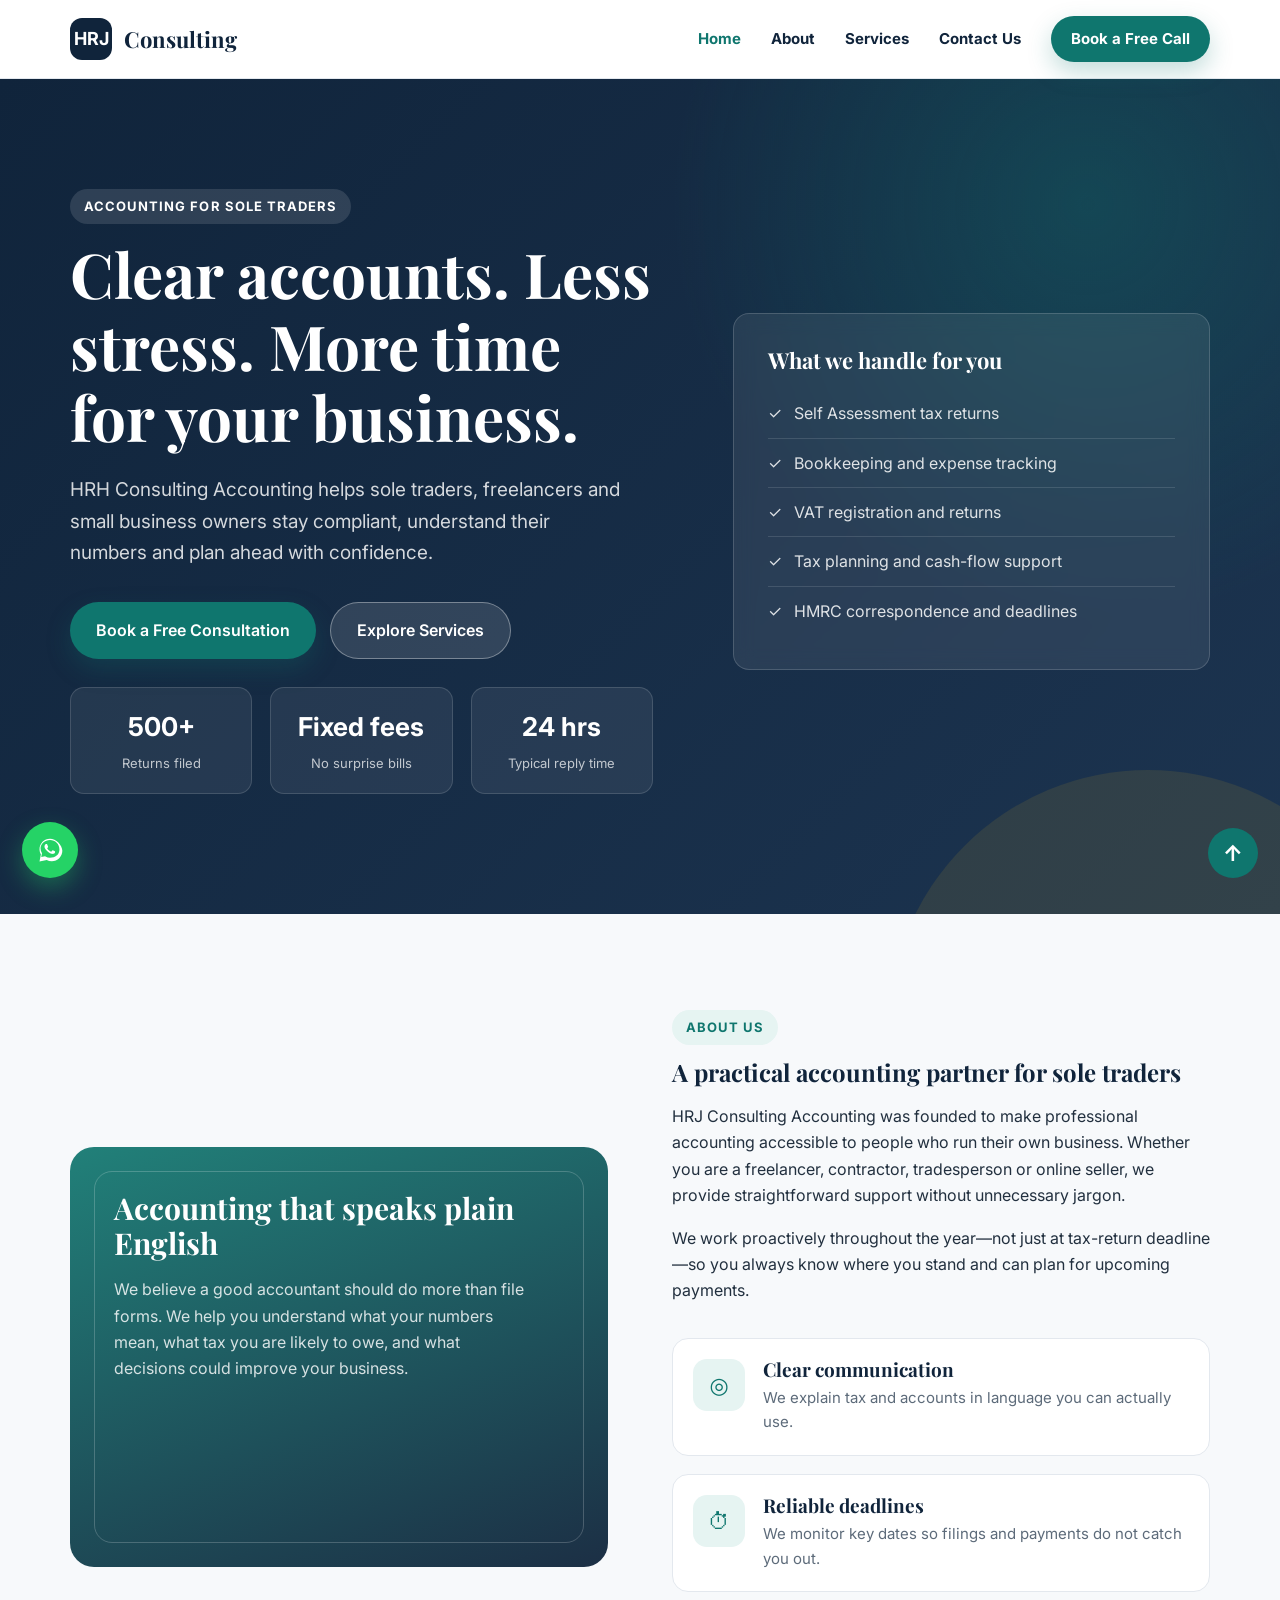
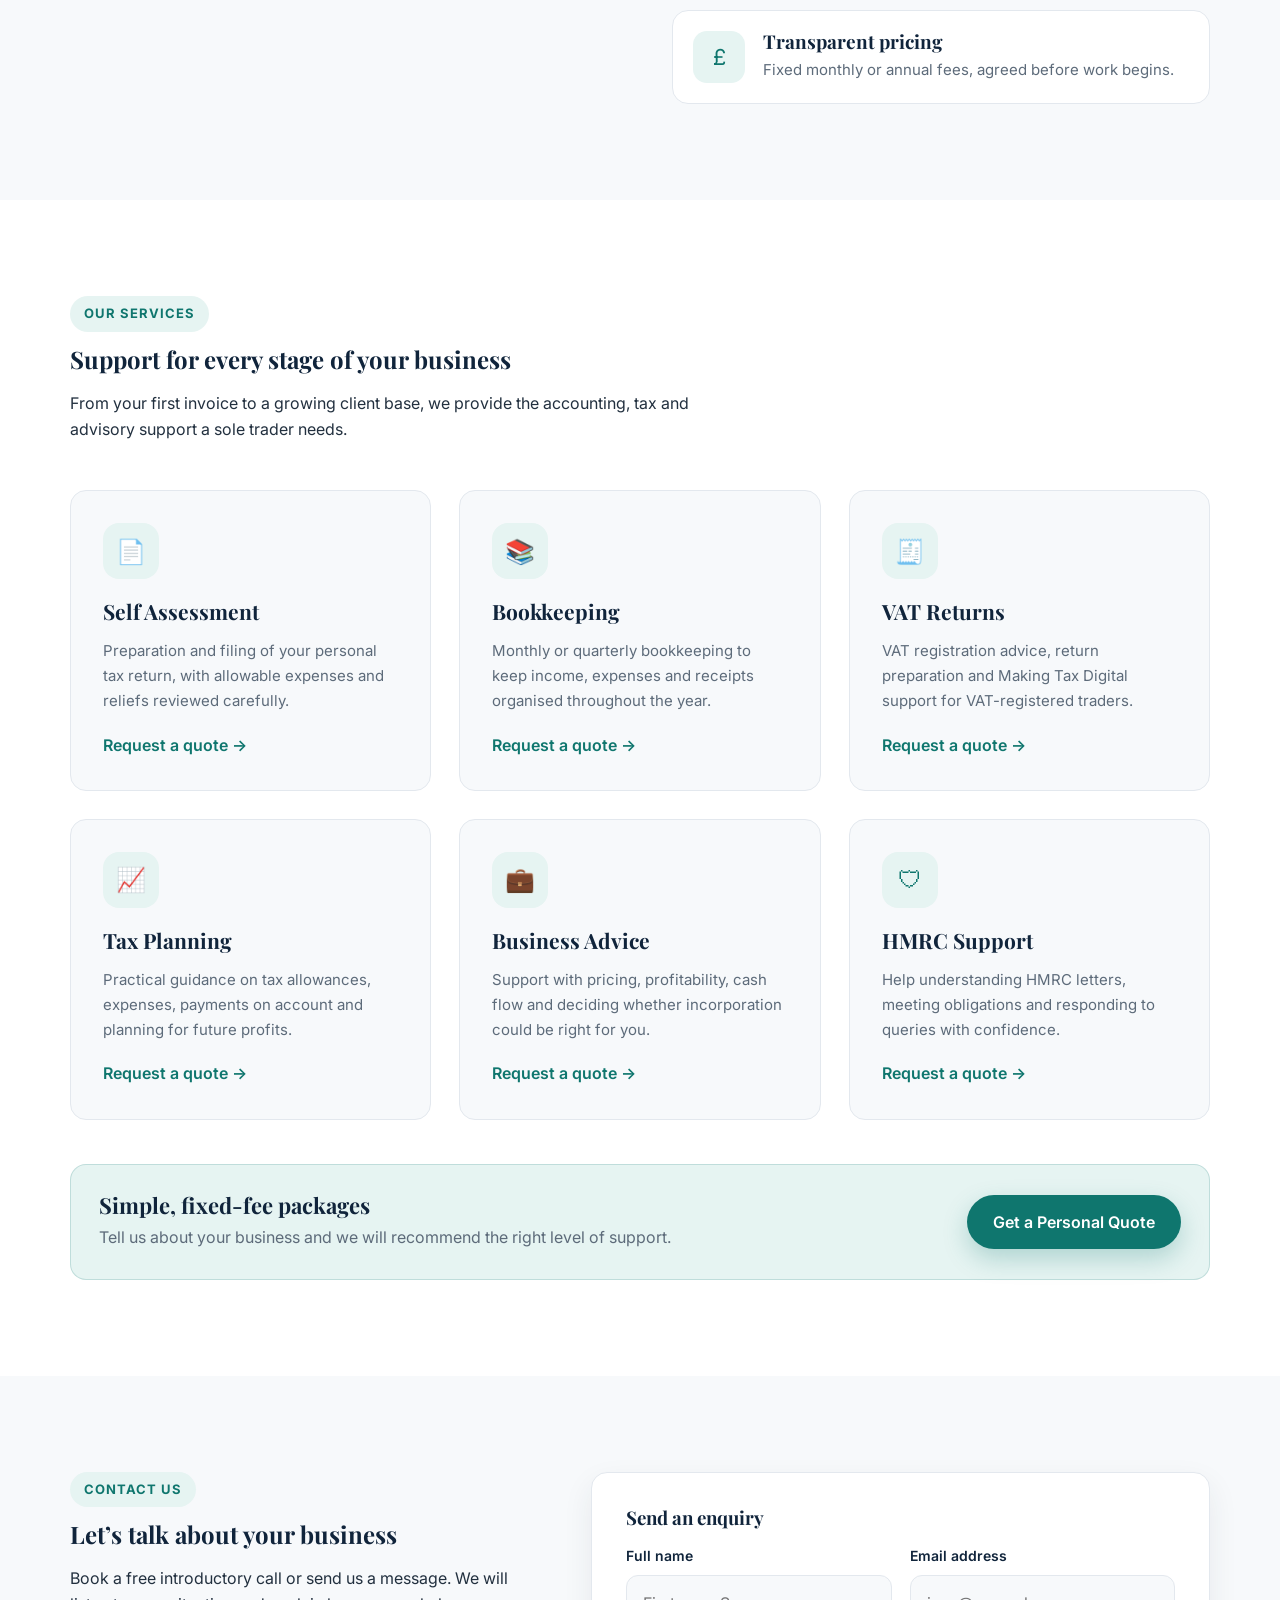
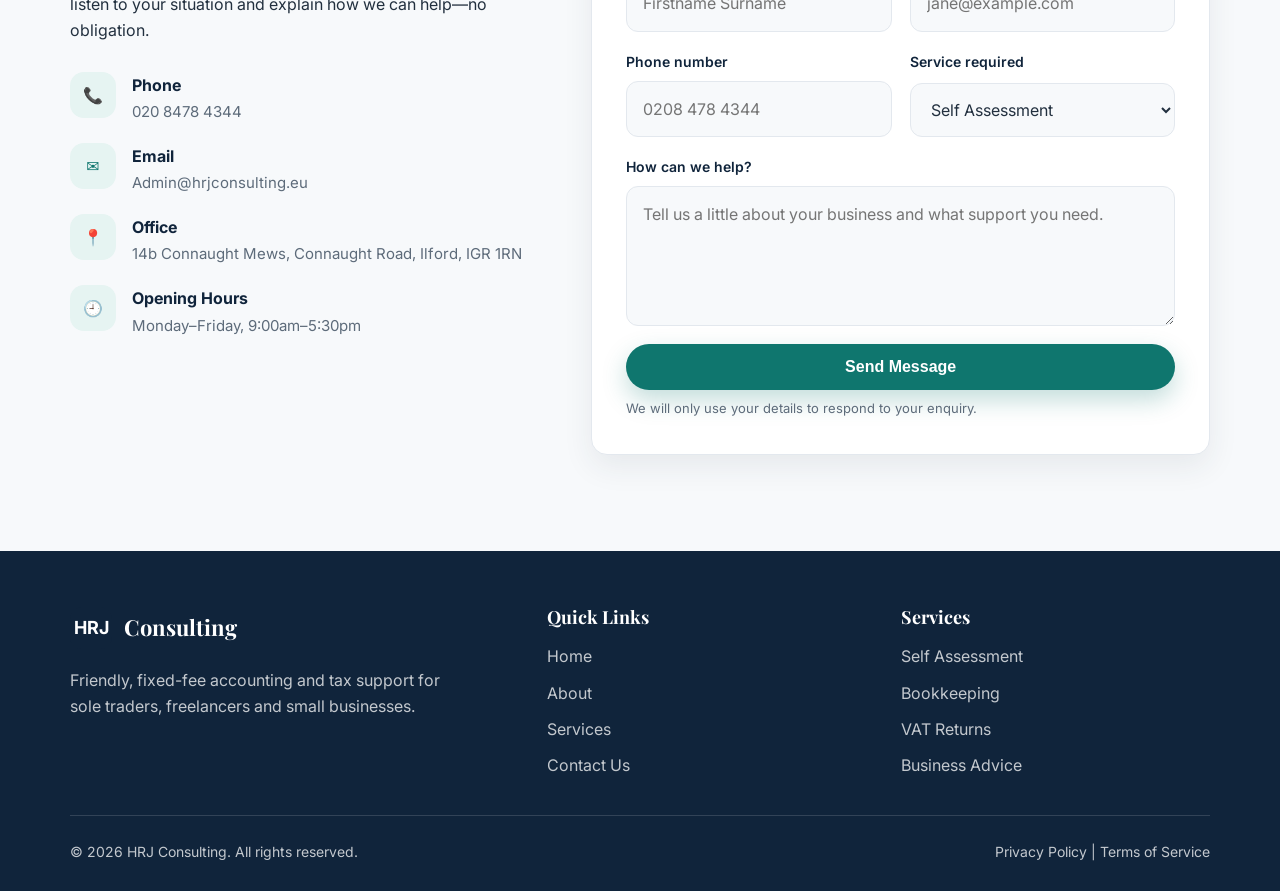
==== commit 6e5a8f26: "Refactor WhatsApp chat widget in index.html Updated WhatsApp chat widget to a new structure with imp" ====
--- a/index.html
+++ b/index.html
@@ -74,30 +74,26 @@
 <div class="footer-bottom"><span>© <span id="year"></span> HRJ Consulting. All rights reserved.</span><span>Privacy Policy | Terms of Service</span></div></div></footer>
 
 <!-- WhatsApp Chat Panel -->
-<div class="whatsapp-widget" id="whatsappWidget">
-  <div class="whatsapp-panel" id="whatsappPanel" aria-hidden="true">
-    <div class="whatsapp-header">
+<div class="wa-widget">
+  <div class="wa-panel" id="waPanel">
+    <div class="wa-header">
       <div>
         <strong>Clearpath Accounting</strong>
         <span>Typically replies within 24 hours</span>
       </div>
-      <button class="whatsapp-close" id="whatsappClose" aria-label="Close WhatsApp chat">×</button>
+      <button class="wa-close" id="waClose" aria-label="Close chat">×</button>
     </div>
 
-    <div class="whatsapp-body">
+    <div class="wa-body">
       <p>Hello 👋 How can we help with your accounts or tax return?</p>
     </div>
 
-    <div class="whatsapp-footer">
-      <textarea
-        id="whatsappMessage"
-        placeholder="Type your message..."
-        rows="3"
-      ></textarea>
+    <div class="wa-footer">
+      <textarea id="waMessage" rows="3" placeholder="Type your message..."></textarea>
       <a
-        id="whatsappSend"
-        class="whatsapp-send"
-        href="#"
+        id="waSend"
+        class="wa-send"
+        href="https://wa.me/447123456789"
         target="_blank"
         rel="noopener"
       >
@@ -106,16 +102,155 @@
     </div>
   </div>
 
-  <button
-    class="whatsapp-toggle"
-    id="whatsappToggle"
-    aria-label="Open WhatsApp chat"
-  >
+  <button class="wa-toggle" id="waToggle" aria-label="Open WhatsApp chat">
     <svg viewBox="0 0 32 32" width="28" height="28" fill="currentColor" aria-hidden="true">
       <path d="M16 3C9.4 3 4 8.4 4 15c0 2.1.6 4.1 1.6 5.9L4 29l8.3-1.6c1.7.9 3.6 1.4 5.7 1.4h.1c6.6 0 12-5.4 12-12S22.6 3 16 3zm0 21.8h-.1c-1.8 0-3.6-.5-5.1-1.4l-.4-.2-4.4.9.9-4.3-.2-.4c-1-1.6-1.5-3.4-1.5-5.3C5.2 9.4 10 4.7 16 4.7S26.8 9.4 26.8 15.4 22 24.8 16 24.8zm5.5-7.4c-.3-.2-1.8-.9-2.1-1s-.5-.2-.7.1-.8 1-1 1.2-.4.2-.7.1c-.3-.2-1.3-.5-2.4-1.5-.9-.8-1.5-1.8-1.7-2.1s0-.5.1-.6l.5-.6c.2-.2.2-.3.3-.5s0-.4 0-.5c-.1-.2-.7-1.7-1-2.3-.2-.5-.5-.5-.7-.5h-.6c-.2 0-.5.1-.8.4-.3.3-1 1-1 2.5s1.1 2.9 1.2 3.1c.2.2 2.1 3.2 5.1 4.5.7.3 1.3.5 1.7.6.7.2 1.4.2 1.9.1.6-.1 1.8-.7 2-1.4.3-.7.3-1.3.2-1.4-.1-.2-.3-.2-.6-.4z"/>
     </svg>
   </button>
 </div>
+
+<style>
+  .wa-widget {
+    position: fixed;
+    left: 22px;
+    bottom: 22px;
+    z-index: 99999;
+  }
+
+  .wa-toggle {
+    width: 56px;
+    height: 56px;
+    display: grid;
+    place-items: center;
+    border: 0;
+    border-radius: 50%;
+    background: #25d366;
+    color: #fff;
+    cursor: pointer;
+    box-shadow: 0 10px 24px rgba(37, 211, 102, 0.35);
+  }
+
+  .wa-panel {
+    position: absolute;
+    left: 0;
+    bottom: 72px;
+    width: 320px;
+    background: #fff;
+    border-radius: 18px;
+    overflow: hidden;
+    box-shadow: 0 18px 45px rgba(16, 36, 59, 0.22);
+    display: none;
+  }
+
+  .wa-panel.open {
+    display: block;
+  }
+
+  .wa-header {
+    display: flex;
+    align-items: center;
+    justify-content: space-between;
+    padding: 16px;
+    background: #075e54;
+    color: #fff;
+  }
+
+  .wa-header strong {
+    display: block;
+    font-size: 15px;
+  }
+
+  .wa-header span {
+    font-size: 12px;
+    opacity: 0.8;
+  }
+
+  .wa-close {
+    width: 32px;
+    height: 32px;
+    border: 0;
+    border-radius: 50%;
+    background: rgba(255, 255, 255, 0.15);
+    color: #fff;
+    font-size: 20px;
+    cursor: pointer;
+  }
+
+  .wa-body {
+    padding: 18px;
+    background: #ece5dd;
+  }
+
+  .wa-body p {
+    margin: 0;
+    padding: 12px 14px;
+    background: #fff;
+    border-radius: 12px 12px 12px 4px;
+    font-size: 14px;
+  }
+
+  .wa-footer {
+    display: grid;
+    gap: 10px;
+    padding: 14px;
+    background: #fff;
+  }
+
+  .wa-footer textarea {
+    width: 100%;
+    min-height: 76px;
+    padding: 12px;
+    border: 1px solid #e3e8ee;
+    border-radius: 12px;
+    font: inherit;
+    resize: vertical;
+  }
+
+  .wa-send {
+    display: block;
+    padding: 12px;
+    border-radius: 999px;
+    background: #25d366;
+    color: #fff;
+    font-weight: 600;
+    text-align: center;
+    text-decoration: none;
+  }
+
+  @media (max-width: 640px) {
+    .wa-widget {
+      left: 16px;
+      bottom: 16px;
+    }
+
+    .wa-toggle {
+      width: 50px;
+      height: 50px;
+    }
+
+    .wa-panel {
+      width: min(320px, calc(100vw - 32px));
+      bottom: 66px;
+    }
+  }
+</style>
+
+<script>
+  document.getElementById("waToggle").addEventListener("click", function () {
+    document.getElementById("waPanel").classList.toggle("open");
+  });
+
+  document.getElementById("waClose").addEventListener("click", function () {
+    document.getElementById("waPanel").classList.remove("open");
+  });
+
+  document.getElementById("waMessage").addEventListener("input", function () {
+    const number = "447123456789"; // Replace with your WhatsApp number
+    const message = encodeURIComponent(this.value.trim());
+    document.getElementById("waSend").href =
+      "https://wa.me/" + number + "?text=" + message;
+  });
+</script>
   
 <a href="#home" class="back-to-top" id="backToTop" aria-label="Go to top">↑</a>
 <script src="js/main.js"></script>
--- a/css/styles.css
+++ b/css/styles.css
@@ -85,38 +85,145 @@
 .service-card{padding:24px}.service-card h3{font-size:19px}.contact-card{padding:24px}
 form{grid-template-columns:1fr}.contact-item{gap:12px}.footer-grid{grid-template-columns:1fr}.footer-bottom{flex-direction:column;align-items:flex-start}}
 @media(max-width:380px){.container{width:calc(100% - 24px)}.logo{font-size:19px}.logo-mark{width:36px;height:36px;font-size:15px}.btn{padding:12px 20px;font-size:15px}}
-/* WhatsApp widget — bottom left */
+/* WhatsApp chat panel */
 .whatsapp-widget {
   position: fixed;
   left: 22px;
   bottom: 22px;
-  z-index: 80;
+  z-index: 9999;
+}
+
+.whatsapp-toggle {
   width: 56px;
   height: 56px;
   display: grid;
   place-items: center;
+  border: 0;
   border-radius: 50%;
   background: #25d366;
   color: #fff;
+  cursor: pointer;
   box-shadow: 0 10px 24px rgba(37, 211, 102, 0.35);
   transition: transform 0.25s ease, background 0.25s ease;
 }
 
-.whatsapp-widget:hover {
+.whatsapp-toggle:hover {
   background: #1ebe5b;
   transform: translateY(-3px);
+}
+
+.whatsapp-panel {
+  position: absolute;
+  left: 0;
+  bottom: 72px;
+  width: 320px;
+  background: #fff;
+  border-radius: 18px;
+  overflow: hidden;
+  box-shadow: 0 18px 45px rgba(16, 36, 59, 0.22);
+  opacity: 0;
+  visibility: hidden;
+  transform: translateY(12px);
+  transition: 0.25s ease;
+}
+
+.whatsapp-panel.open {
+  opacity: 1;
+  visibility: visible;
+  transform: translateY(0);
+}
+
+.whatsapp-header {
+  display: flex;
+  align-items: center;
+  justify-content: space-between;
+  gap: 12px;
+  padding: 16px;
+  background: #075e54;
+  color: #fff;
+}
+
+.whatsapp-header strong {
+  display: block;
+  font-size: 15px;
+}
+
+.whatsapp-header span {
+  font-size: 12px;
+  opacity: 0.8;
+}
+
+.whatsapp-close {
+  width: 32px;
+  height: 32px;
+  border: 0;
+  border-radius: 50%;
+  background: rgba(255, 255, 255, 0.15);
+  color: #fff;
+  font-size: 20px;
+  cursor: pointer;
+}
+
+.whatsapp-body {
+  padding: 18px;
+  background: #ece5dd;
+}
+
+.whatsapp-body p {
+  margin: 0;
+  padding: 12px 14px;
+  background: #fff;
+  border-radius: 12px 12px 12px 4px;
+  font-size: 14px;
+  color: #22303f;
+  box-shadow: 0 2px 6px rgba(0, 0, 0, 0.06);
+}
+
+.whatsapp-footer {
+  display: grid;
+  gap: 10px;
+  padding: 14px;
+  background: #fff;
+}
+
+.whatsapp-footer textarea {
+  width: 100%;
+  min-height: 76px;
+  padding: 12px;
+  border: 1px solid #e3e8ee;
+  border-radius: 12px;
+  font: inherit;
+  resize: vertical;
+}
+
+.whatsapp-send {
+  display: block;
+  padding: 12px;
+  border-radius: 999px;
+  background: #25d366;
+  color: #fff;
+  font-weight: 600;
+  text-align: center;
+  text-decoration: none;
+}
+
+.whatsapp-send:hover {
+  background: #1ebe5b;
 }
 
 @media (max-width: 640px) {
   .whatsapp-widget {
     left: 16px;
     bottom: 16px;
+  }
+
+  .whatsapp-toggle {
     width: 50px;
     height: 50px;
   }
 
-  .whatsapp-widget svg {
-    width: 25px;
-    height: 25px;
+  .whatsapp-panel {
+    width: min(320px, calc(100vw - 32px));
+    bottom: 66px;
   }
 }
